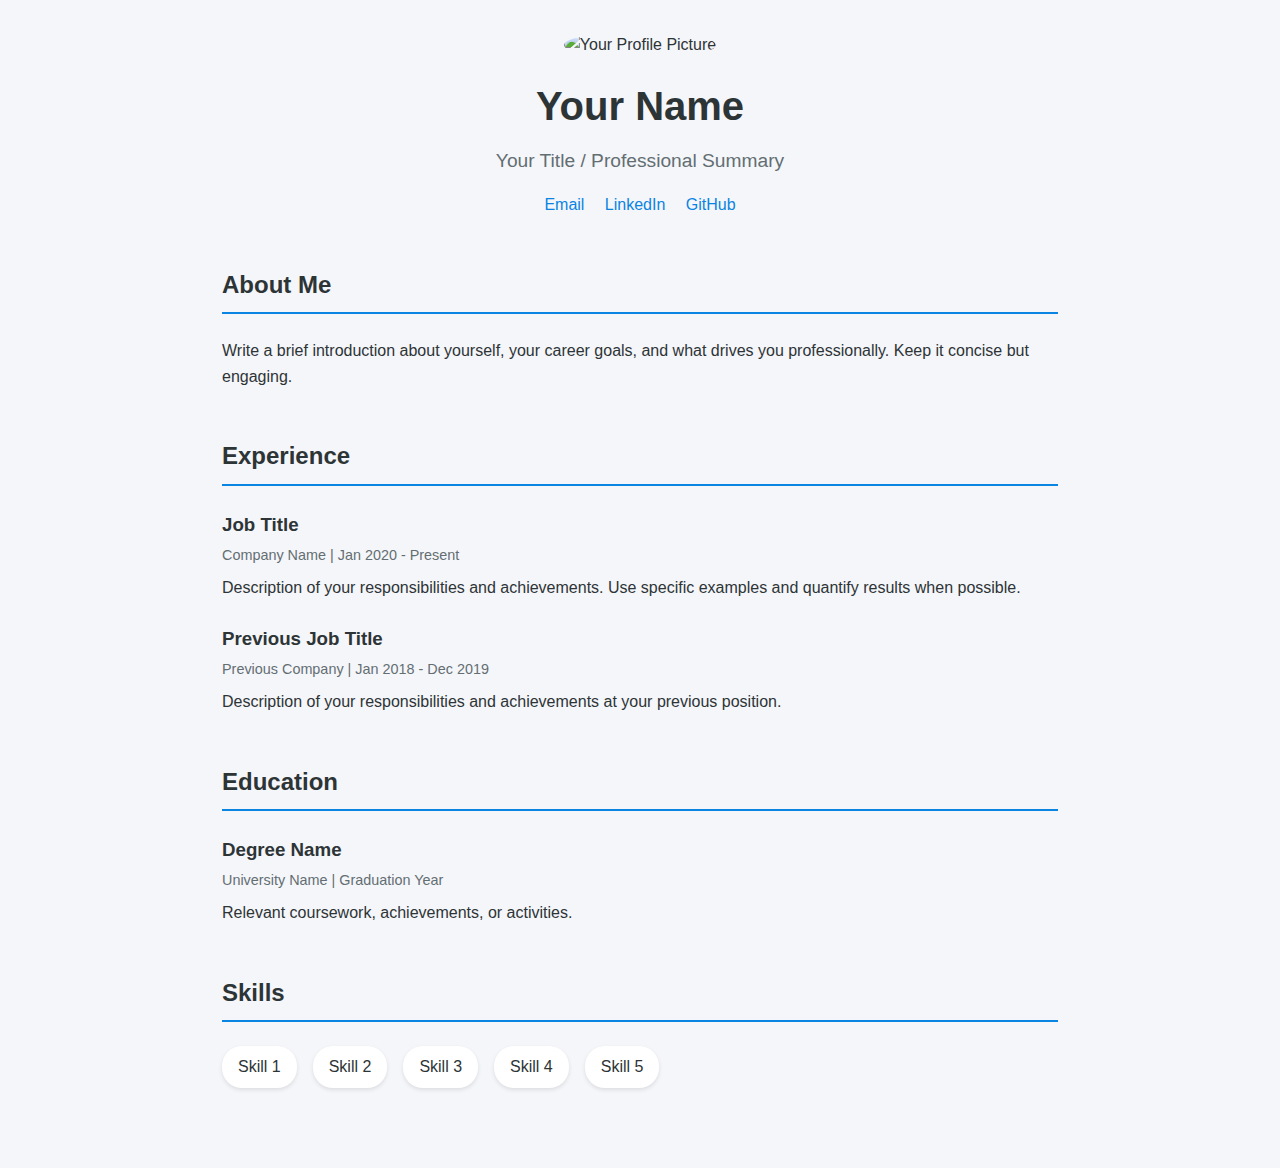
==== index.html @ af6cab76 "added structure and basic styling" ====
<!DOCTYPE html>
<html lang="en">
<head>
    <meta charset="UTF-8">
    <meta name="viewport" content="width=device-width, initial-scale=1.0">
    <title>Your Name - Portfolio</title>
    <link rel="stylesheet" href="style.css">

</head>
<body>
    <div class="container">
        <header>
            <img src="/api/placeholder/150/150" alt="Your Profile Picture" class="profile-img">
            <h1>Your Name</h1>
            <div class="title">Your Title / Professional Summary</div>
            <div class="contact">
                <a href="mailto:your.email@example.com">Email</a>
                <a href="https://linkedin.com/in/yourprofile">LinkedIn</a>
                <a href="https://github.com/yourusername">GitHub</a>
            </div>
        </header>

        <section>
            <h2>About Me</h2>
            <p>Write a brief introduction about yourself, your career goals, and what drives you professionally. Keep it concise but engaging.</p>
        </section>

        <section>
            <h2>Experience</h2>
            <div class="experience-item">
                <h3>Job Title</h3>
                <div class="date">Company Name | Jan 2020 - Present</div>
                <p>Description of your responsibilities and achievements. Use specific examples and quantify results when possible.</p>
            </div>
            <div class="experience-item">
                <h3>Previous Job Title</h3>
                <div class="date">Previous Company | Jan 2018 - Dec 2019</div>
                <p>Description of your responsibilities and achievements at your previous position.</p>
            </div>
        </section>

        <section>
            <h2>Education</h2>
            <div class="education-item">
                <h3>Degree Name</h3>
                <div class="date">University Name | Graduation Year</div>
                <p>Relevant coursework, achievements, or activities.</p>
            </div>
        </section>

        <section>
            <h2>Skills</h2>
            <div class="skills">
                <span class="skill">Skill 1</span>
                <span class="skill">Skill 2</span>
                <span class="skill">Skill 3</span>
                <span class="skill">Skill 4</span>
                <span class="skill">Skill 5</span>
            </div>
        </section>
    </div>
</body>
</html>
---- style.css ----
/* Modern, clean styling */
:root {
    --primary-color: #2d3436;
    --secondary-color: #636e72;
    --accent-color: #0984e3;
    --background-color: #f5f6fa;
}

* {
    margin: 0;
    padding: 0;
    box-sizing: border-box;
}

body {
    font-family: -apple-system, BlinkMacSystemFont, 'Segoe UI', Roboto, Oxygen, Ubuntu, Cantarell, sans-serif;
    line-height: 1.6;
    color: var(--primary-color);
    background-color: var(--background-color);
}

.container {
    max-width: 900px;
    margin: 0 auto;
    padding: 2rem;
}

header {
    text-align: center;
    margin-bottom: 3rem;
}

.profile-img {
    width: 150px;
    height: 150px;
    border-radius: 50%;
    margin-bottom: 1rem;
    object-fit: cover;
}

h1 {
    font-size: 2.5rem;
    margin-bottom: 0.5rem;
}

.title {
    color: var(--secondary-color);
    font-size: 1.2rem;
    margin-bottom: 1rem;
}

.contact {
    margin-bottom: 2rem;
}

.contact a {
    color: var(--accent-color);
    text-decoration: none;
    margin: 0 0.5rem;
}

section {
    margin-bottom: 3rem;
}

h2 {
    border-bottom: 2px solid var(--accent-color);
    padding-bottom: 0.5rem;
    margin-bottom: 1.5rem;
}

.experience-item, .education-item {
    margin-bottom: 1.5rem;
}

.experience-item h3, .education-item h3 {
    color: var(--primary-color);
    margin-bottom: 0.25rem;
}

.date {
    color: var(--secondary-color);
    font-size: 0.9rem;
    margin-bottom: 0.5rem;
}

.skills {
    display: flex;
    flex-wrap: wrap;
    gap: 1rem;
}

.skill {
    background-color: white;
    padding: 0.5rem 1rem;
    border-radius: 20px;
    box-shadow: 0 2px 4px rgba(0,0,0,0.1);
}

@media (max-width: 768px) {
    .container {
        padding: 1rem;
    }

    h1 {
        font-size: 2rem;
    }
}
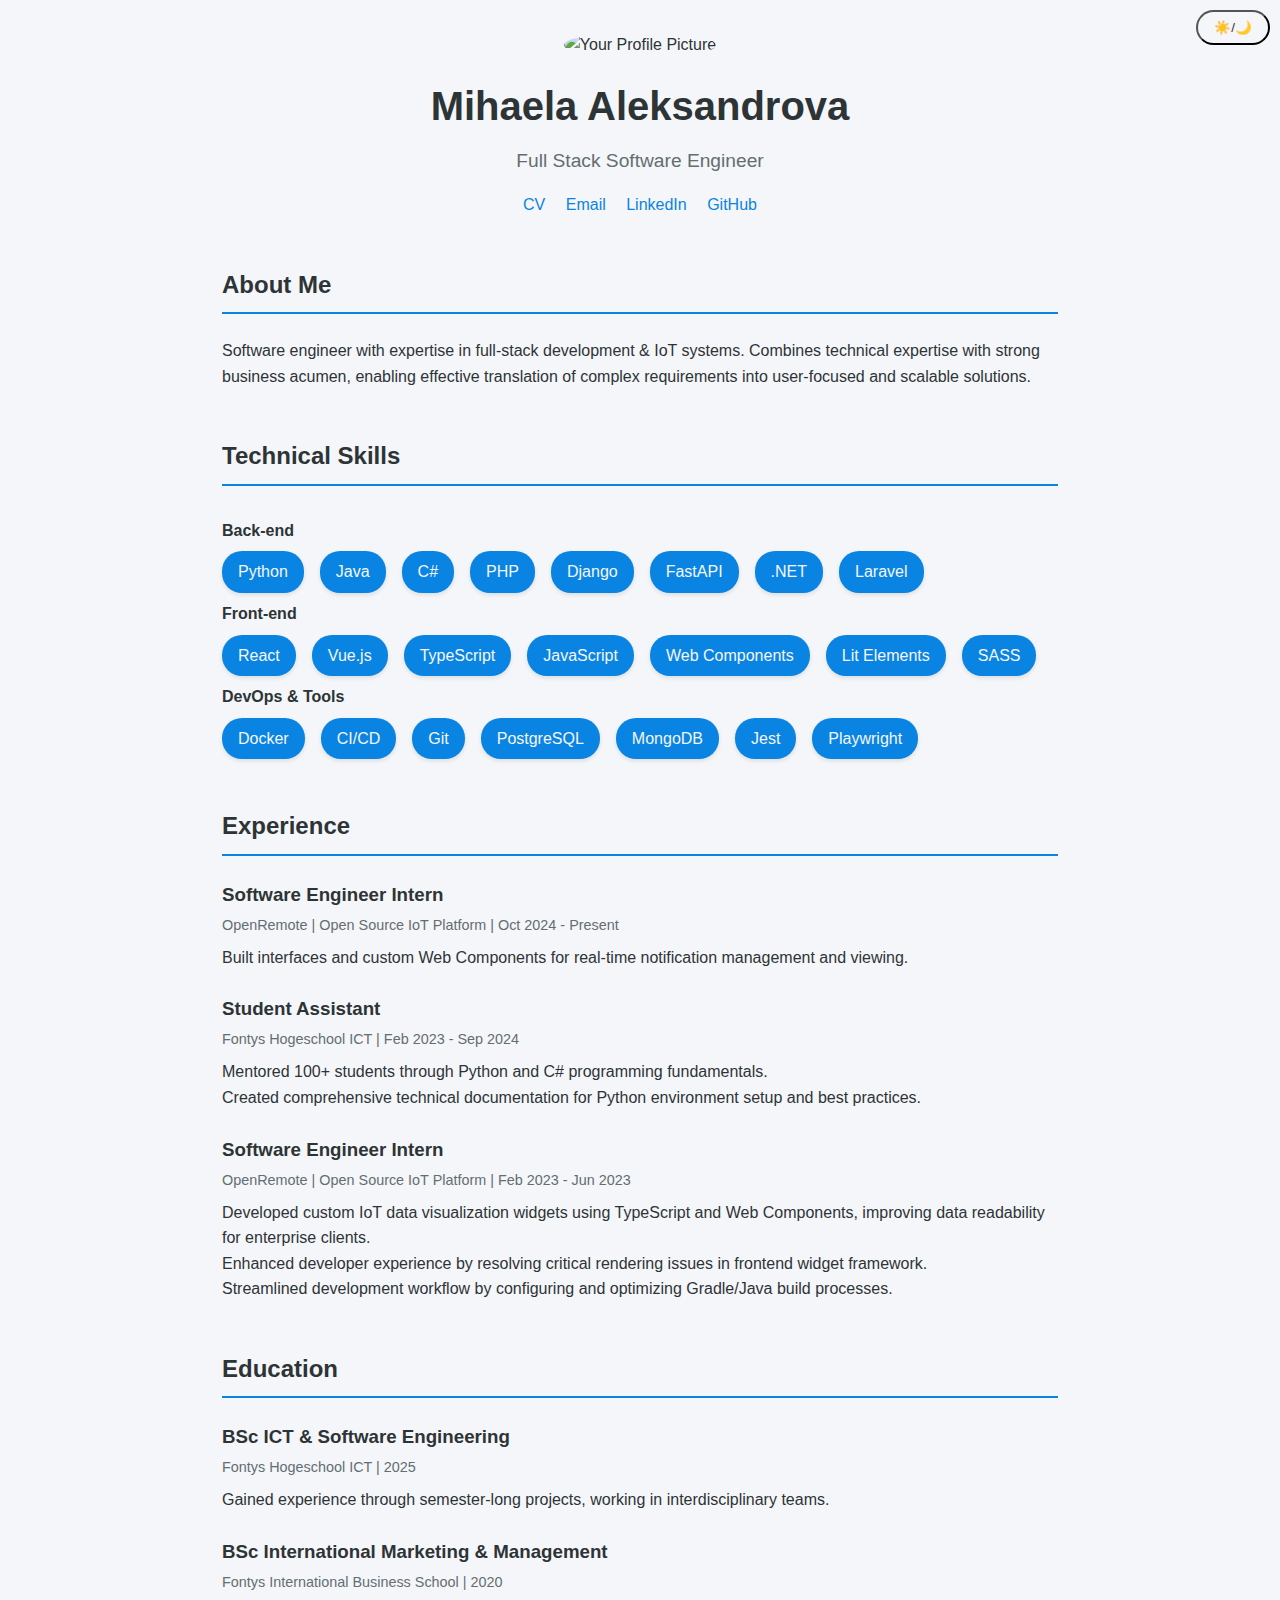
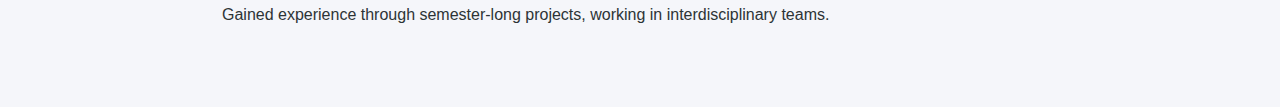
==== commit 124fcc62: "added sections, assets & darkmode" ====
--- a/index.html
+++ b/index.html
@@ -3,61 +3,97 @@
 <head>
     <meta charset="UTF-8">
     <meta name="viewport" content="width=device-width, initial-scale=1.0">
-    <title>Your Name - Portfolio</title>
+    <title>Mihaela Aleksandrova - Portfolio</title>
     <link rel="stylesheet" href="style.css">
-
+    
 </head>
 <body>
     <div class="container">
-        <header>
-            <img src="/api/placeholder/150/150" alt="Your Profile Picture" class="profile-img">
-            <h1>Your Name</h1>
-            <div class="title">Your Title / Professional Summary</div>
+        <header>                                  
+            <button id="theme-toggle" aria-label="toggle">
+                ☀️/🌙
+            </button>
+            <img src="https://ui-avatars.com/api/?name=M+A&background=add8e6" alt="Your Profile Picture" class="profile-img">
+            <h1>Mihaela Aleksandrova</h1>
+            <div class="title">Full Stack Software Engineer</div>
             <div class="contact">
-                <a href="mailto:your.email@example.com">Email</a>
-                <a href="https://linkedin.com/in/yourprofile">LinkedIn</a>
-                <a href="https://github.com/yourusername">GitHub</a>
+                <a href="./assets/CV_Aleksandrova_v2.pdf">CV</a>
+                <a href="mailto:mihaela.aleksandrova00@gmail.com">Email</a>
+                <a href="https://linkedin.com/in/mihaela-aleksandrova-133498117/">LinkedIn</a>
+                <a href="https://github.com/mihaelaaleks">GitHub</a>
             </div>
         </header>
 
+        <script src="main.js"></script>
+
         <section>
             <h2>About Me</h2>
-            <p>Write a brief introduction about yourself, your career goals, and what drives you professionally. Keep it concise but engaging.</p>
+            <p>Software engineer with expertise in full-stack development & IoT systems. 
+                Combines technical expertise with strong business acumen, enabling effective translation
+                of complex requirements into user-focused and scalable solutions.</p>
         </section>
 
         <section>
-            <h2>Experience</h2>
-            <div class="experience-item">
-                <h3>Job Title</h3>
-                <div class="date">Company Name | Jan 2020 - Present</div>
-                <p>Description of your responsibilities and achievements. Use specific examples and quantify results when possible.</p>
+            <h2>Technical Skills</h2>
+            <h4>Back-end</h4>
+            <div class="skills">
+                <span class="skill">Python</span>
+                <span class="skill">Java</span>
+                <span class="skill">C#</span>
+                <span class="skill">PHP</span>
+                <span class="skill">Django</span>
+                <span class="skill">FastAPI</span>
+                <span class="skill">.NET</span>
+                <span class="skill">Laravel</span>
             </div>
-            <div class="experience-item">
-                <h3>Previous Job Title</h3>
-                <div class="date">Previous Company | Jan 2018 - Dec 2019</div>
-                <p>Description of your responsibilities and achievements at your previous position.</p>
+            <h4>Front-end</h4>
+            <div class="skills">
+                <span class="skill">React</span>
+                <span class="skill">Vue.js</span>
+                <span class="skill">TypeScript</span>
+                <span class="skill">JavaScript</span>
+                <span class="skill">Web Components</span>
+                <span class="skill">Lit Elements</span>
+                <span class="skill">SASS</span>
+            </div>
+            <h4>DevOps & Tools</h4>
+            <div class="skills">
+                <span class="skill">Docker</span>
+                <span class="skill">CI/CD</span>
+                <span class="skill">Git</span>
+                <span class="skill">PostgreSQL</span>
+                <span class="skill">MongoDB</span>
+                <span class="skill">Jest</span>
+                <span class="skill">Playwright</span>
             </div>
         </section>
 
-        <section>
-            <h2>Education</h2>
-            <div class="education-item">
-                <h3>Degree Name</h3>
-                <div class="date">University Name | Graduation Year</div>
-                <p>Relevant coursework, achievements, or activities.</p>
-            </div>
+        <section class="exp">
+            <!-- Fallback content if JS is disabled -->
+                <noscript>
+                    <h2>Experience</h2>
+                    <div class="experience-item">
+                        <h3>Software Engineer Intern</h3>
+                        <div class="date">OpenRemote | Open Source IoT Platform | Oct 2024 - Present</div>
+                        <p>Built interfaces and custom Web Components for real-time notification management and viewing.</p>
+                    </div>
+                    <div class="experience-item">
+                        <h3>Student Assistant</h3>
+                        <div class="date">Fontys Hogeschool ICT | Feb 2023 - Sep 2024</div>
+                        <p>Mentored 100+ students through Python and C# programming fundamentals.</p>
+                        <p>Created comprehensive technical documentation for Python environment setup and best practices.</p>
+                    </div>
+                    <div class="experience-item">
+                        <h3>Software Engineer Intern</h3>
+                        <div class="date"> OpenRemote | Open Source IoT Platform | Feb 2023 - Jun 2023</div>
+                        <p>Developed custom IoT data visualization widgets using TypeScript and Web Components, improving
+                            data readability for enterprise clients.</p>
+                        <p>Enhanced developer experience by resolving critical rendering issues in frontend widget framework.</p>
+                        <p>Streamlined development workflow by configuring and optimizing Gradle/Java build processes.</p>
+                    </div>
+                </noscript>
         </section>
-
-        <section>
-            <h2>Skills</h2>
-            <div class="skills">
-                <span class="skill">Skill 1</span>
-                <span class="skill">Skill 2</span>
-                <span class="skill">Skill 3</span>
-                <span class="skill">Skill 4</span>
-                <span class="skill">Skill 5</span>
-            </div>
-        </section>
+        <section class="edu"></section>
     </div>
 </body>
 </html>--- a/style.css
+++ b/style.css
@@ -5,6 +5,14 @@
     --accent-color: #0984e3;
     --background-color: #f5f6fa;
 }
+
+  /* Dark theme */
+  .dark-theme {
+    --primary-color: #f5f6fa;
+    --secondary-color: #7995a0;
+    --accent-color: #0984e3;
+    --background-color: #2d3436;
+  }
 
 * {
     margin: 0;
@@ -69,6 +77,11 @@
     margin-bottom: 1.5rem;
 }
 
+h4 {
+    padding-bottom: 0.5rem;
+    padding-top: 0.5rem;
+}
+
 .experience-item, .education-item {
     margin-bottom: 1.5rem;
 }
@@ -91,10 +104,21 @@
 }
 
 .skill {
-    background-color: white;
+    background-color: var(--accent-color);
+    color: var(--background-color);
     padding: 0.5rem 1rem;
     border-radius: 20px;
     box-shadow: 0 2px 4px rgba(0,0,0,0.1);
+}
+
+#theme-toggle {
+    position: absolute;
+    top: 10px;
+    right: 10px;
+    background-color: var(--background-color);
+    padding: 0.5rem 1rem;
+    border-radius: 20px;
+    color: var(--primary-color);
 }
 
 @media (max-width: 768px) {
